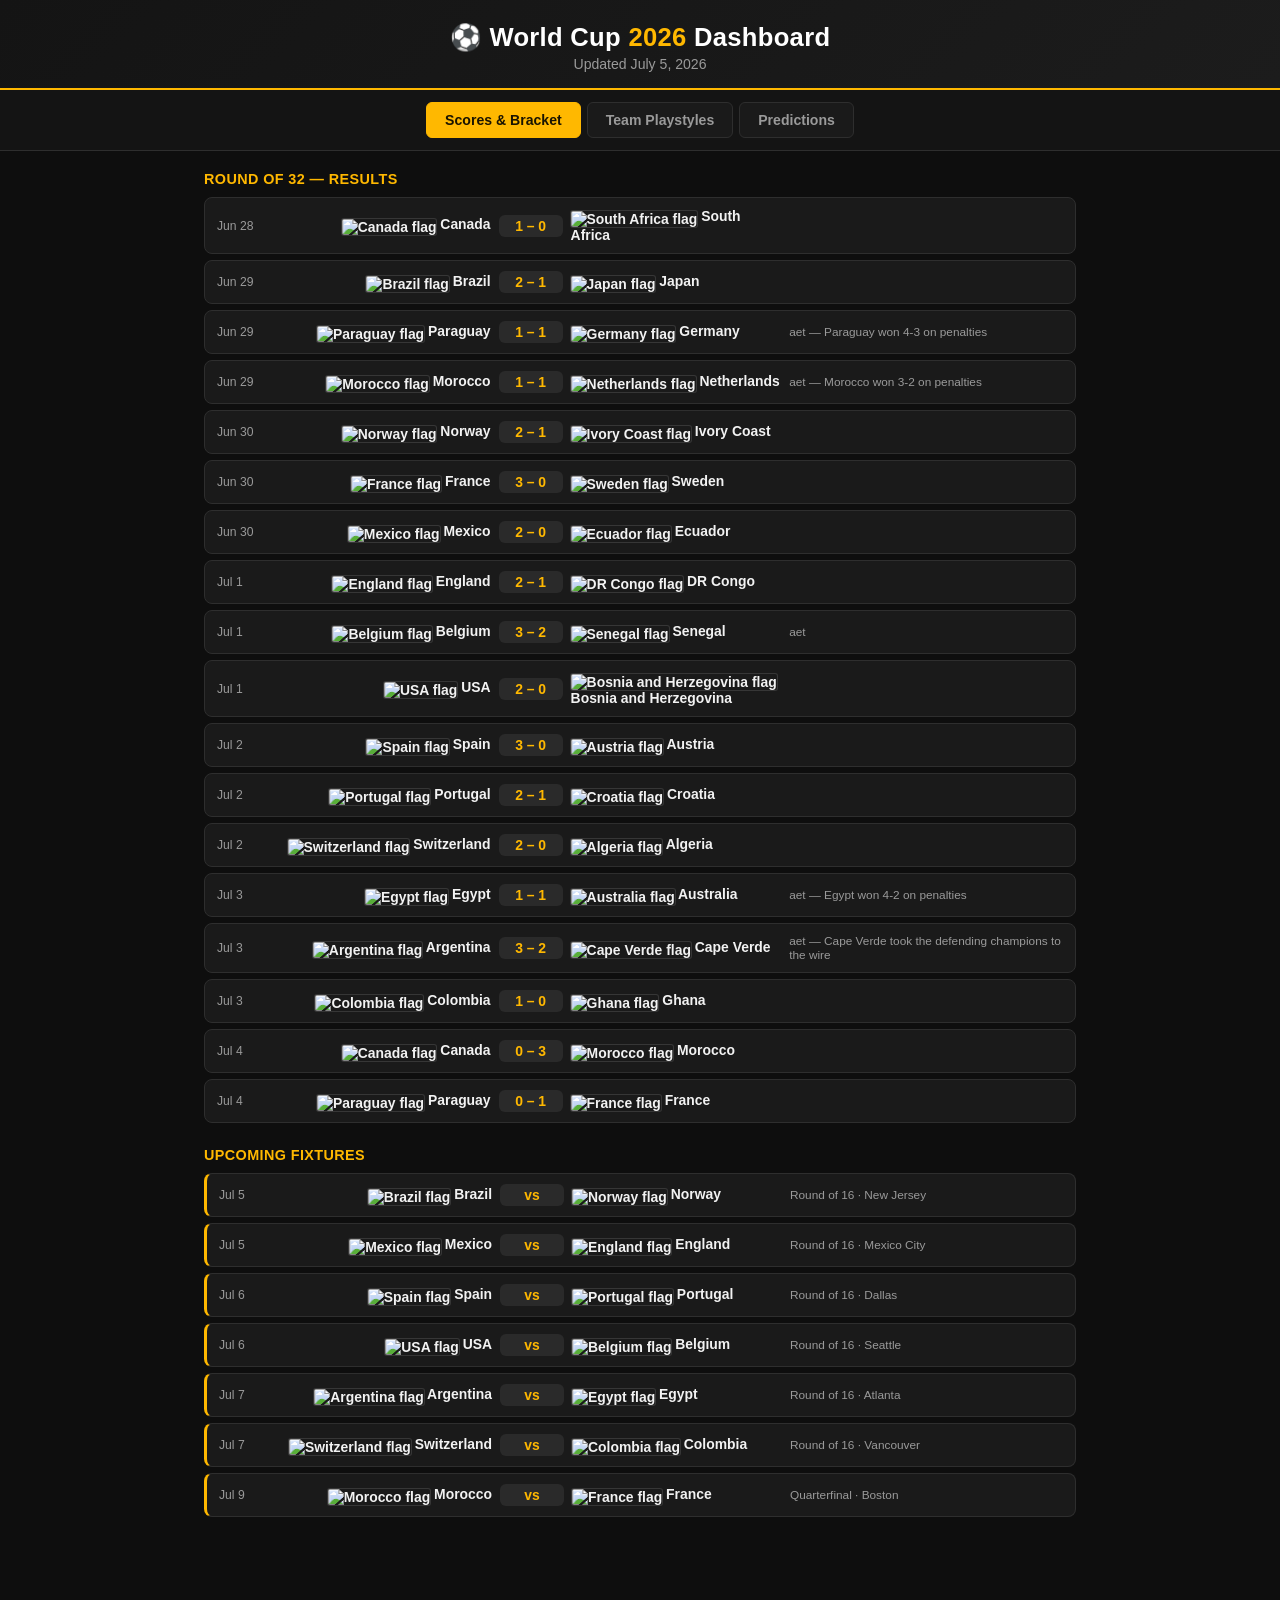
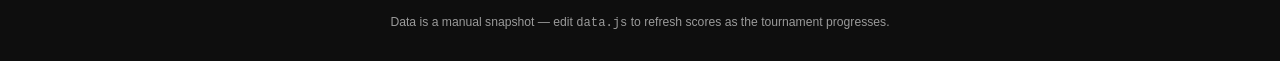
==== index.html @ 6b213e95 "Update dashboard data through Jul 5 R16 + momentum pedigree model Refreshes results/fixtures, adds t" ====
<!DOCTYPE html>
<html lang="en">
<head>
<meta charset="UTF-8">
<meta name="viewport" content="width=device-width, initial-scale=1.0">
<title>World Cup 2026 — Scores, Playstyles & Predictions</title>
<link rel="stylesheet" href="style.css?v=24">
</head>
<body>
  <header>
    <h1>⚽ World Cup <span class="accent">2026</span> Dashboard</h1>
    <p class="subtitle">Updated July 5, 2026</p>
  </header>

  <nav class="tabs">
    <button class="tab-btn active" data-tab="scores">Scores &amp; Bracket</button>
    <button class="tab-btn" data-tab="styles">Team Playstyles</button>
    <button class="tab-btn" data-tab="predictions">Predictions</button>
  </nav>

  <main>
    <section id="scores" class="tab-panel active">
      <h2>Round of 32 — Results</h2>
      <div id="results-table"></div>

      <h2>Upcoming Fixtures</h2>
      <div id="fixtures-table"></div>
    </section>

    <section id="styles" class="tab-panel">
      <h2>Team Playstyles</h2>
      <p class="ratings-legend">
        <strong>Strength</strong> — long-term squad talent; barely moves all tournament.
        <strong>Momentum</strong> — computed from real records: 65% WC qualifiers + 25% last tournament ⇄ Nations League + 10% friendlies vs similarly-ranked teams, all opponent-adjusted (why England rate high and Brazil — worst qualifying campaign ever — don't).
        <strong>Tournament form</strong> — this World Cup only, schedule-adjusted and recomputed after every game (why Mexico's number spiked).
      </p>
      <div class="style-filters" id="style-filters"></div>
      <div id="teams-grid" class="teams-grid"></div>
    </section>

    <section id="predictions" class="tab-panel">
      <h2>Predictions — All Upcoming Matches</h2>
      <p class="disclaimer">Heuristic model for fun. Scorelines come from an attack-vs-defence Poisson model (like a bookmaker's correct-score market); the game-state scenarios encode modern-era football tendencies (how the goal rate shifts once a team leads), not a live match database. Not a real forecasting service!</p>
      <div id="predictions-list"></div>
    </section>
  </main>

  <footer>
    <p>Data is a manual snapshot — edit <code>data.js</code> to refresh scores as the tournament progresses.</p>
  </footer>

  <!-- bump ?v= when editing these files so browsers don't serve stale copies -->
  <script src="data.js?v=24"></script>
  <script src="predict.js?v=24"></script>
  <script src="app.js?v=24"></script>
</body>
</html>
---- style.css ----
:root {
  --bg: #0e0e0e;
  --bg-card: #1a1a1a;
  --bg-card-2: #232323;
  --bg-elevated: #2a2a2a;
  --gold: #ffb800;
  --gold-dim: #8a6600;
  --green: #00a651;
  --red: #e2434b;
  --ink: #f2f2f2;
  --muted: #9a9a9a;
  --border: #2e2e2e;
}

* { box-sizing: border-box; }

body {
  margin: 0;
  font-family: -apple-system, BlinkMacSystemFont, "Segoe UI", Roboto, Helvetica, Arial, sans-serif;
  background: var(--bg);
  color: var(--ink);
}

header {
  background: linear-gradient(135deg, #141414 0%, #1c1c1c 100%);
  border-bottom: 2px solid var(--gold);
  color: white;
  padding: 22px 24px 16px;
  text-align: center;
}

header h1 {
  margin: 0 0 4px;
  font-size: 1.6rem;
  letter-spacing: 0.3px;
}
header h1 .accent { color: var(--gold); }

.subtitle {
  margin: 0;
  color: var(--muted);
  font-size: 0.88rem;
}

.tabs {
  display: flex;
  justify-content: center;
  gap: 6px;
  padding: 12px;
  background: #141414;
  border-bottom: 1px solid var(--border);
  flex-wrap: wrap;
  position: sticky;
  top: 0;
  z-index: 10;
}

.tab-btn {
  padding: 9px 18px;
  border: 1px solid var(--border);
  background: var(--bg-card);
  border-radius: 6px;
  cursor: pointer;
  font-size: 0.88rem;
  font-weight: 700;
  color: var(--muted);
  transition: all 0.15s ease;
}

.tab-btn:hover { background: var(--bg-elevated); }

.tab-btn.active {
  background: var(--gold);
  color: #1a1400;
  border-color: var(--gold);
}

main {
  max-width: 900px;
  margin: 0 auto;
  padding: 20px 14px 60px;
}

.tab-panel { display: none; }
.tab-panel.active { display: block; }

h2 {
  margin: 24px 0 10px;
  color: var(--gold);
  text-transform: uppercase;
  letter-spacing: 0.4px;
  font-size: 0.9rem;
}
h2:first-child { margin-top: 0; }

.disclaimer {
  background: #26210a;
  border: 1px solid var(--gold-dim);
  padding: 10px 14px;
  border-radius: 8px;
  font-size: 0.82rem;
  color: #e8c96b;
}

/* Match rows */
.match-row {
  display: grid;
  grid-template-columns: 55px 1fr 64px 1fr 1.3fr;
  align-items: center;
  gap: 8px;
  padding: 10px 12px;
  background: var(--bg-card);
  border: 1px solid var(--border);
  border-radius: 8px;
  margin-bottom: 6px;
  font-size: 0.87rem;
}

.match-row.pending { opacity: 0.55; font-style: italic; }
.match-row.fixture { border-left: 3px solid var(--gold); }

.match-date { color: var(--muted); font-size: 0.76rem; }
.match-team.home { text-align: right; font-weight: 700; }
.match-team.away { text-align: left; font-weight: 700; }
.match-score {
  text-align: center;
  font-weight: 800;
  background: var(--bg-elevated);
  color: var(--gold);
  border-radius: 6px;
  padding: 3px 6px;
}
.match-note { color: var(--muted); font-size: 0.74rem; }

/* Style filters */
.style-filters {
  display: flex;
  flex-wrap: wrap;
  gap: 8px;
  margin-bottom: 18px;
}

.filter-btn {
  border: 2px solid var(--accent, #444);
  background: var(--bg-card);
  color: var(--ink);
  padding: 6px 14px;
  border-radius: 999px;
  cursor: pointer;
  font-size: 0.8rem;
  font-weight: 700;
}

.filter-btn.active {
  background: var(--accent, var(--gold));
  color: #14140a;
}

/* Teams grid */
.teams-grid {
  display: grid;
  grid-template-columns: repeat(auto-fill, minmax(230px, 1fr));
  gap: 12px;
}

.team-card {
  background: var(--bg-card);
  border: 1px solid var(--border);
  border-radius: 10px;
  padding: 14px;
  position: relative;
}

/* Eliminated: unmistakably different, not just dimmer — dark red-washed card,
   red left edge, struck-through name, desaturated flag. Active teams stay on
   the normal dark/gold palette; eliminated ones live in a red-grey world. */
.team-card.eliminated {
  background: linear-gradient(160deg, #1c0d0f 0%, #120a0b 60%, #0d0909 100%);
  border-color: #4a1d22;
  border-left: 4px solid #a03040;
}
.team-card.eliminated .team-name {
  color: #a98185;
  text-decoration: line-through;
  text-decoration-color: #c14b57;
  text-decoration-thickness: 2px;
}
.team-card.eliminated .team-blurb { color: #6e5a5c; }
.team-card.eliminated .strength-label { color: #64514f; }
.team-card.eliminated .form-note {
  color: #b0666e;
  border-top-color: #3a1c20;
}
.team-card.eliminated .style-badge {
  background: #3a2326 !important;
  color: #a98185;
}
.team-card.eliminated .flag-img {
  filter: grayscale(0.9) brightness(0.6) sepia(0.3) hue-rotate(-20deg);
}
.team-card.eliminated .strength-bar-track { background: #1c1214; }
.team-card.eliminated .strength-bar-fill { background: #6e3038; }

.out-badge {
  position: absolute;
  top: 0;
  right: 0;
  background: #c0303f;
  color: #ffffff;
  font-size: 0.7rem;
  font-weight: 800;
  letter-spacing: 1px;
  padding: 4px 12px;
  border-radius: 0 10px 0 10px;
  box-shadow: 0 0 12px rgba(192, 48, 63, 0.45);
}

.team-card-header {
  display: flex;
  align-items: center;
  gap: 8px;
  margin-bottom: 8px;
}

.team-flag { font-size: 1.3rem; }
.team-name { font-weight: 700; }

.flag-img {
  width: 24px;
  height: 18px;
  border-radius: 2px;
  vertical-align: -3px;
  box-shadow: 0 0 0 1px rgba(255,255,255,0.12);
}
.flag-img.lg { width: 40px; height: 30px; border-radius: 3px; }

.form-note {
  font-size: 0.74rem;
  color: var(--muted);
  line-height: 1.35;
  margin: 8px 0 0;
  border-top: 1px dashed var(--border);
  padding-top: 8px;
}

.form-compare p {
  font-size: 0.8rem;
  color: #cfcfcf;
  line-height: 1.4;
  margin: 4px 0;
}

.creativity-note {
  color: var(--gold) !important;
  font-style: italic;
  margin-top: 8px !important;
  border-top: 1px dashed var(--border);
  padding-top: 8px;
}

.style-badge {
  display: inline-block;
  color: #10100a;
  font-size: 0.7rem;
  font-weight: 800;
  padding: 3px 9px;
  border-radius: 999px;
  margin-bottom: 8px;
}
.style-badge.small { font-size: 0.62rem; padding: 2px 7px; }

.team-blurb {
  font-size: 0.81rem;
  color: #c4c4c4;
  margin: 6px 0 10px;
  line-height: 1.4;
}

.strength-bar-track {
  height: 6px;
  background: var(--bg-elevated);
  border-radius: 4px;
  overflow: hidden;
}
.strength-bar-fill {
  height: 100%;
  background: var(--gold);
}
.strength-label {
  font-size: 0.7rem;
  color: var(--muted);
}

/* Predictions */
.prediction-card {
  background: var(--bg-card);
  border: 1px solid var(--border);
  border-radius: 10px;
  padding: 16px;
  margin-bottom: 14px;
}

.prediction-header {
  font-size: 0.75rem;
  color: var(--muted);
  margin-bottom: 10px;
  text-transform: uppercase;
  letter-spacing: 0.3px;
  display: flex;
  justify-content: space-between;
  align-items: center;
  gap: 8px;
  flex-wrap: wrap;
}

.conf-chip {
  font-size: 0.66rem;
  font-weight: 800;
  padding: 3px 10px;
  border-radius: 999px;
  letter-spacing: 0.4px;
  cursor: help;
}
.conf-high   { background: #0e3b22; color: #4ade80; border: 1px solid #1d5c38; }
.conf-medium { background: #3a2f05; color: #fbbf24; border: 1px solid #5c4a10; }
.conf-low    { background: #3b0e14; color: #f87181; border: 1px solid #5c1d26; }

.prediction-matchup {
  display: grid;
  grid-template-columns: 1fr auto 1fr;
  align-items: center;
  gap: 10px;
}

.pred-team {
  display: flex;
  flex-direction: column;
  align-items: center;
  gap: 4px;
  text-align: center;
}

.pred-score {
  font-size: 1.4rem;
  font-weight: 800;
  color: var(--gold);
  display: flex;
  flex-direction: column;
  align-items: center;
  line-height: 1.1;
}
.pred-xg {
  font-size: 0.62rem;
  font-weight: 700;
  color: var(--muted);
  letter-spacing: 0.3px;
  margin-top: 2px;
}

.prob-legend {
  display: flex;
  justify-content: space-between;
  font-size: 0.66rem;
  color: var(--muted);
  margin: 14px 0 3px;
  font-weight: 700;
  text-transform: uppercase;
  letter-spacing: 0.3px;
}
.prob-legend span:nth-child(2) { color: #9a9a9a; }

.prob-bar {
  display: flex;
  height: 24px;
  border-radius: 6px;
  overflow: hidden;
  margin: 0 0 10px;
  font-size: 0.72rem;
  font-weight: 800;
  background: var(--bg-elevated);
}
.prob-fill-a {
  background: var(--green);
  color: #06180d;
  display: flex;
  align-items: center;
  justify-content: center;
  min-width: 0;
}
.prob-fill-d {
  background: #5a5f66;
  color: #12140a;
  display: flex;
  align-items: center;
  justify-content: center;
  min-width: 0;
}
.prob-fill-b {
  background: var(--gold);
  color: #241a00;
  display: flex;
  align-items: center;
  justify-content: center;
  min-width: 0;
}

.pred-common {
  display: block;
  font-size: 0.66rem;
  font-weight: 600;
  color: var(--muted);
  margin-top: 2px;
}

.timing-profile {
  font-size: 0.76rem;
  color: #b8b29e;
  background: #17150f;
  border: 1px solid #2c2818;
  border-radius: 6px;
  padding: 7px 10px;
  margin: 0 0 10px;
}
.timing-profile strong { color: var(--gold); }

.timing-src { color: #6b6b6b; font-style: italic; }
.burst-note {
  font-size: 0.76rem;
  color: #d9b64a;
  background: #211c0a;
  border-radius: 6px;
  padding: 6px 10px;
  margin: 6px 0 0;
}

.scenario-bythen {
  font-size: 0.72rem;
  font-weight: 700;
  color: #d9b64a;
  margin: 2px 0 4px;
}

.ratings-legend {
  background: var(--bg-card);
  border: 1px solid var(--border);
  border-radius: 8px;
  padding: 10px 14px;
  font-size: 0.78rem;
  color: var(--muted);
  line-height: 1.55;
}
.ratings-legend strong { color: var(--gold); }

.matchup-insight {
  background: linear-gradient(160deg, #1d1a10 0%, #171511 100%);
  border: 1px solid #4a3d15;
  border-left: 4px solid var(--gold);
  border-radius: 8px;
  padding: 10px 14px;
  margin: 10px 0 12px;
}
.insight-label {
  display: block;
  font-size: 0.68rem;
  font-weight: 800;
  letter-spacing: 0.6px;
  text-transform: uppercase;
  color: var(--gold);
  margin-bottom: 6px;
}
.matchup-insight p {
  margin: 0;
  font-size: 0.82rem;
  color: #d8d2c0;
  line-height: 1.5;
}

.confidence-why {
  font-size: 0.8rem;
  line-height: 1.45;
  margin: 4px 0 8px;
  padding: 8px 11px;
  border-radius: 6px;
  border-left: 3px solid;
}
.confidence-why strong { font-weight: 800; }
.conf-why-low    { background: #2a1013; border-color: #c0303f; color: #e7a9af; }
.conf-why-medium { background: #241f08; border-color: #d9b64a; color: #d8c98a; }

.penalty-note {
  font-size: 0.76rem;
  color: #f0a742;
  font-weight: 700;
  margin: 6px 0;
}

.reasoning {
  font-size: 0.83rem;
  color: #cfcfcf;
  line-height: 1.45;
  margin: 6px 0 12px;
}

.toggle-details-btn {
  width: 100%;
  background: var(--bg-elevated);
  color: var(--gold);
  border: 1px solid var(--border);
  border-radius: 6px;
  padding: 9px;
  font-weight: 700;
  font-size: 0.8rem;
  cursor: pointer;
}
.toggle-details-btn:hover { background: #333; }

.prediction-details {
  display: none;
  margin-top: 14px;
  padding-top: 12px;
  border-top: 1px dashed var(--border);
}
.prediction-details.open { display: block; }

.prediction-details h4 {
  font-size: 0.78rem;
  text-transform: uppercase;
  letter-spacing: 0.3px;
  color: var(--muted);
  margin: 14px 0 8px;
}
.prediction-details h4:first-child { margin-top: 0; }
.h4-sub {
  text-transform: none;
  letter-spacing: 0;
  font-weight: 400;
  color: #6f6f6f;
  font-size: 0.72rem;
}

.scenario-list { display: flex; flex-direction: column; gap: 8px; }
.scenario {
  background: var(--bg-elevated);
  border: 1px solid var(--border);
  border-left: 3px solid var(--gold);
  border-radius: 6px;
  padding: 9px 11px;
}
.scenario-title {
  font-size: 0.8rem;
  font-weight: 700;
  color: var(--ink);
  margin-bottom: 3px;
}
.scenario-proj {
  display: flex;
  justify-content: space-between;
  gap: 10px;
  font-size: 0.76rem;
  margin-bottom: 4px;
  flex-wrap: wrap;
}
.scenario-nums { color: var(--muted); font-weight: 700; }
.scenario-final { color: var(--gold); font-weight: 800; }
.scenario-note { font-size: 0.76rem; color: #b8b8b8; line-height: 1.4; }

.stat-table { display: flex; flex-direction: column; gap: 8px; }

.stat-row {
  display: grid;
  grid-template-columns: 48px 1fr 48px;
  align-items: center;
  gap: 8px;
}

.stat-value {
  font-size: 0.78rem;
  font-weight: 700;
  color: var(--muted);
  text-align: center;
}
.stat-value.stat-lead { color: var(--green); }

.stat-bars { display: flex; flex-direction: column; gap: 3px; }
.stat-bar-label {
  font-size: 0.68rem;
  color: var(--muted);
  text-align: center;
}
.stat-bar-track {
  display: flex;
  height: 6px;
  background: var(--bg-elevated);
  border-radius: 4px;
  overflow: hidden;
}
.stat-bar-fill { height: 100%; background: #444; }
.stat-bar-fill.left { margin-left: auto; border-radius: 4px 0 0 4px; }
.stat-bar-fill.right { border-radius: 0 4px 4px 0; }
.stat-bar-fill.lead { background: var(--gold); }

.odds-row {
  display: flex;
  gap: 8px;
  flex-wrap: wrap;
}

.odds-chip {
  background: var(--bg-elevated);
  border: 1px solid var(--border);
  border-radius: 8px;
  padding: 8px 14px;
  display: flex;
  flex-direction: column;
  align-items: center;
  gap: 2px;
  min-width: 64px;
}
.odds-chip:first-child {
  border-color: var(--gold);
  background: #2a2205;
}
.odds-score { font-weight: 800; font-size: 0.92rem; }
.odds-pct { font-size: 0.74rem; color: var(--gold); font-weight: 700; }

footer {
  text-align: center;
  padding: 20px;
  color: var(--muted);
  font-size: 0.76rem;
}

@media (max-width: 560px) {
  .match-row {
    grid-template-columns: 46px 1fr 46px 1fr;
    font-size: 0.78rem;
  }
  .match-note { display: none; }
  .stat-row { grid-template-columns: 40px 1fr 40px; }
}
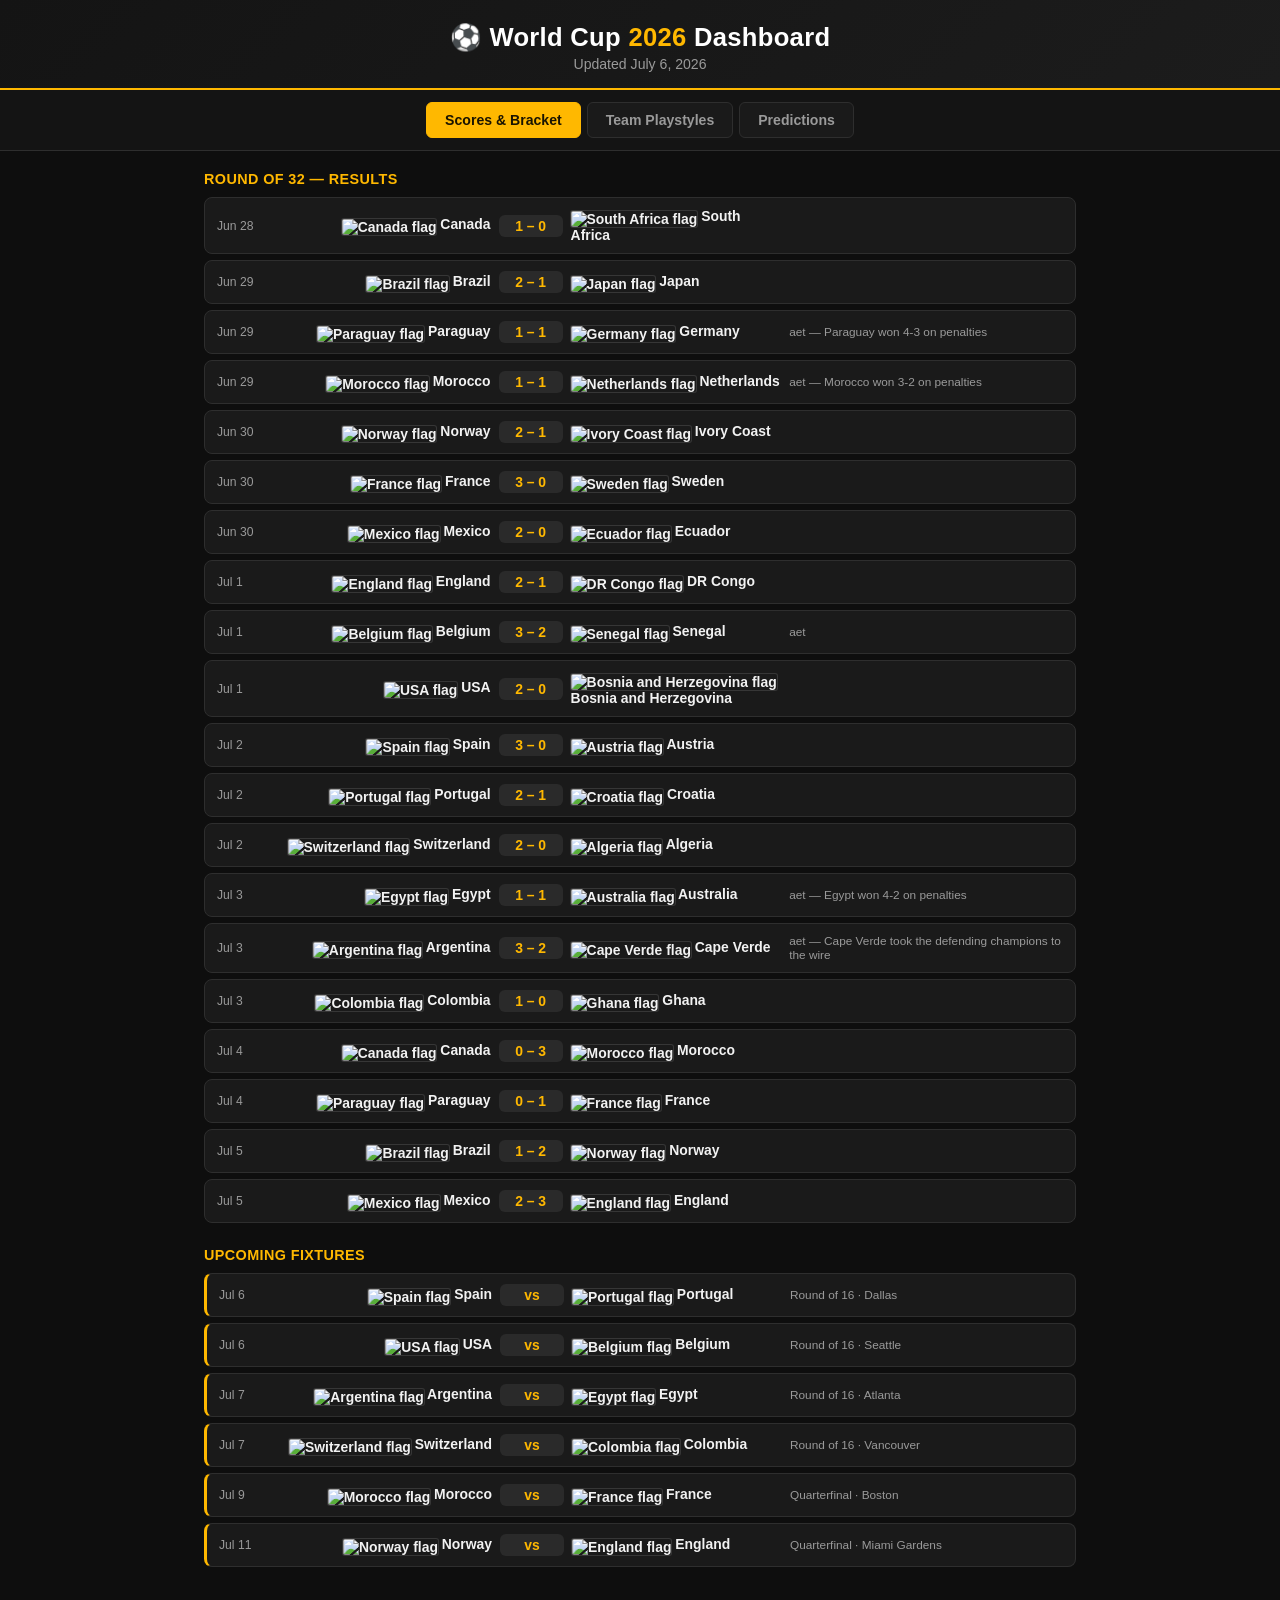
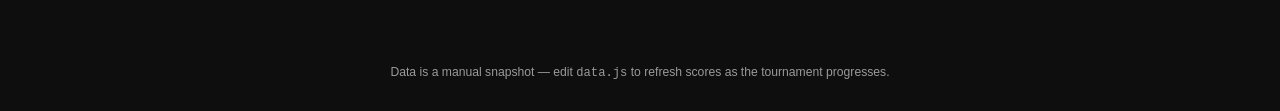
==== commit b6bf702c: "Daily update: Jul 6, 2026 - Brazil/Mexico eliminated, Norway-England QF added" ====
--- a/index.html
+++ b/index.html
@@ -4,12 +4,12 @@
 <meta charset="UTF-8">
 <meta name="viewport" content="width=device-width, initial-scale=1.0">
 <title>World Cup 2026 — Scores, Playstyles & Predictions</title>
-<link rel="stylesheet" href="style.css?v=24">
+<link rel="stylesheet" href="style.css?v=27">
 </head>
 <body>
   <header>
     <h1>⚽ World Cup <span class="accent">2026</span> Dashboard</h1>
-    <p class="subtitle">Updated July 5, 2026</p>
+    <p class="subtitle">Updated July 6, 2026</p>
   </header>
 
   <nav class="tabs">
@@ -50,8 +50,8 @@
   </footer>
 
   <!-- bump ?v= when editing these files so browsers don't serve stale copies -->
-  <script src="data.js?v=24"></script>
-  <script src="predict.js?v=24"></script>
-  <script src="app.js?v=24"></script>
+  <script src="data.js?v=27"></script>
+  <script src="predict.js?v=27"></script>
+  <script src="app.js?v=27"></script>
 </body>
 </html>
--- a/style.css
+++ b/style.css
@@ -312,6 +312,25 @@
   gap: 8px;
   flex-wrap: wrap;
 }
+.header-right { display: inline-flex; align-items: center; gap: 8px; }
+
+/* Click-to-collapse a game's analysis */
+.pred-summary { cursor: pointer; border-radius: 8px; }
+.pred-summary:hover { background: rgba(255, 255, 255, 0.02); }
+.pred-summary:focus-visible { outline: 2px solid var(--gold); outline-offset: 2px; }
+.collapse-chevron {
+  color: var(--muted);
+  font-size: 0.8rem;
+  transition: transform 0.18s ease;
+  display: inline-block;
+}
+.prediction-card.collapsed .collapse-chevron { transform: rotate(-90deg); }
+.prediction-card.collapsed .pred-body { display: none; }
+/* When collapsed, tighten the summary so it reads as a compact one-glance row */
+.prediction-card.collapsed .prob-legend { display: none; }
+.prediction-card.collapsed .prediction-matchup { margin-bottom: 8px; }
+.prediction-card.collapsed .pred-xg,
+.prediction-card.collapsed .pred-common { display: none; }
 
 .conf-chip {
   font-size: 0.66rem;
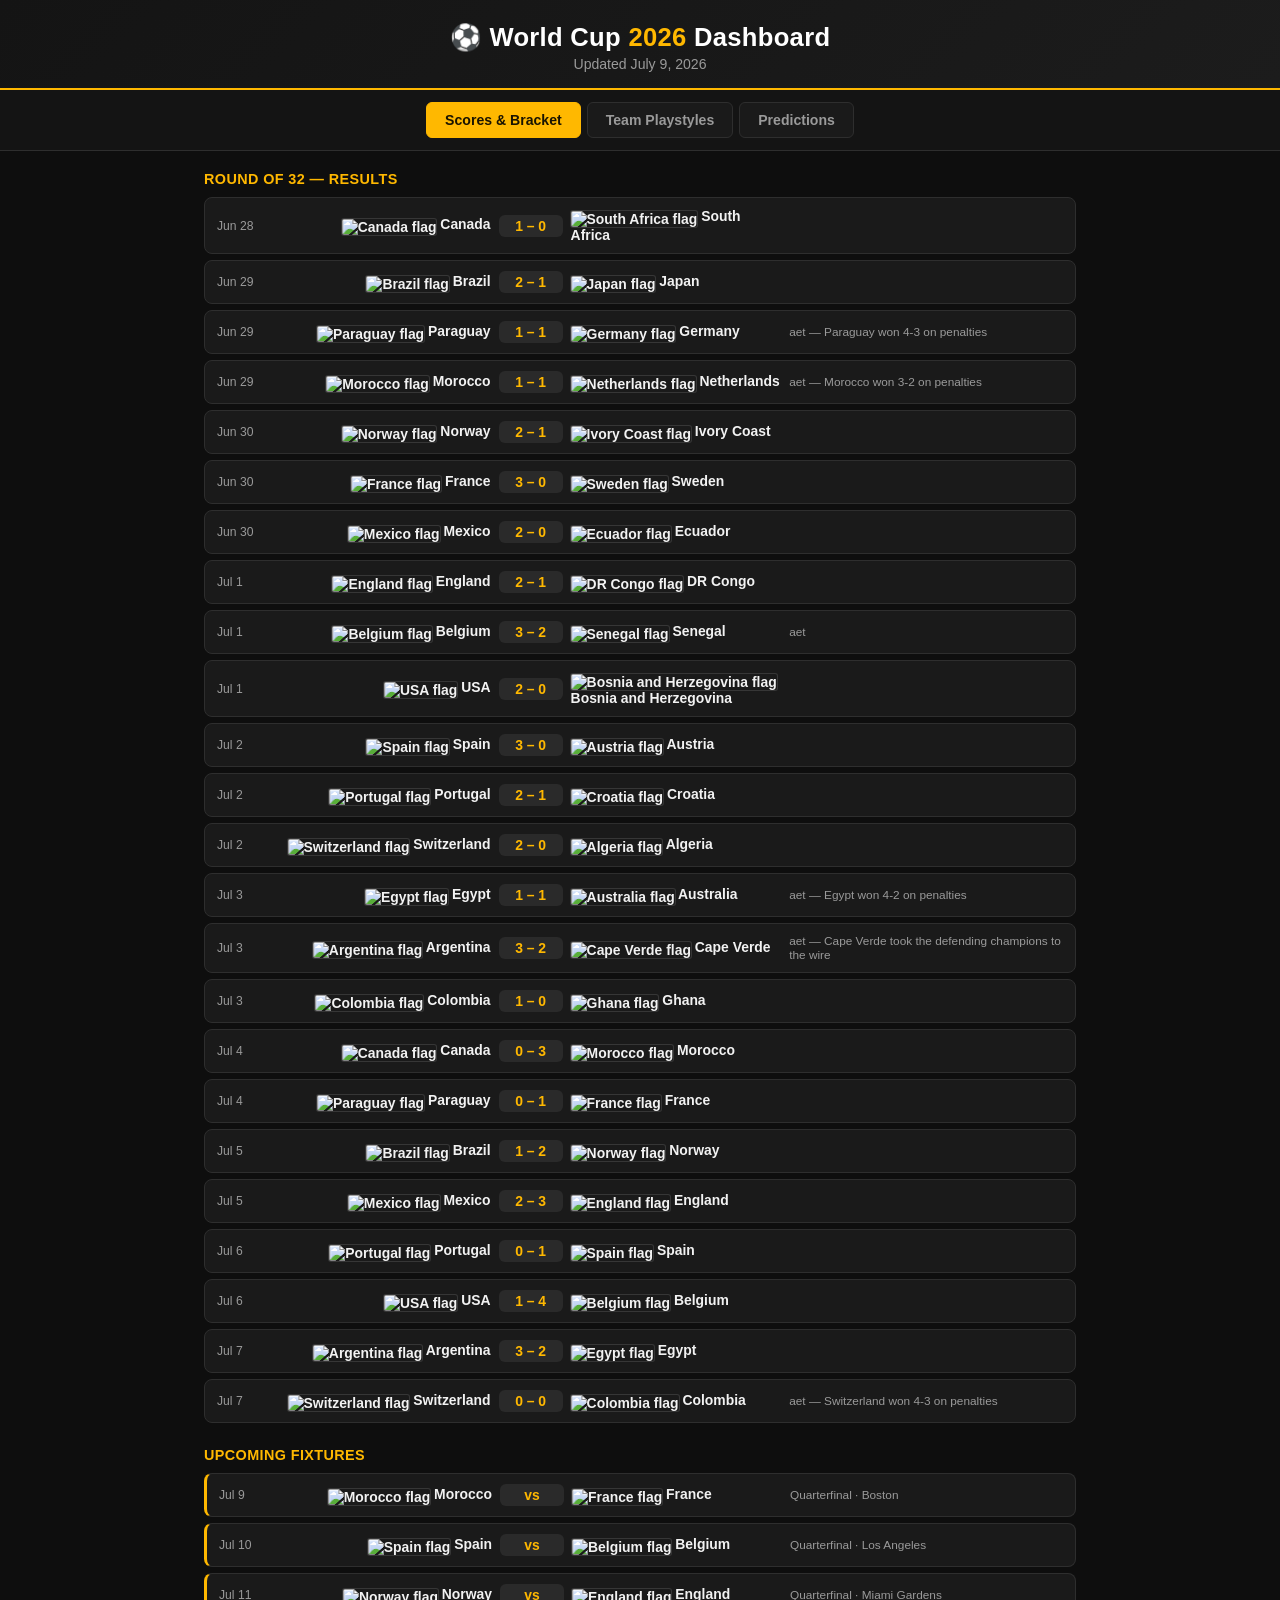
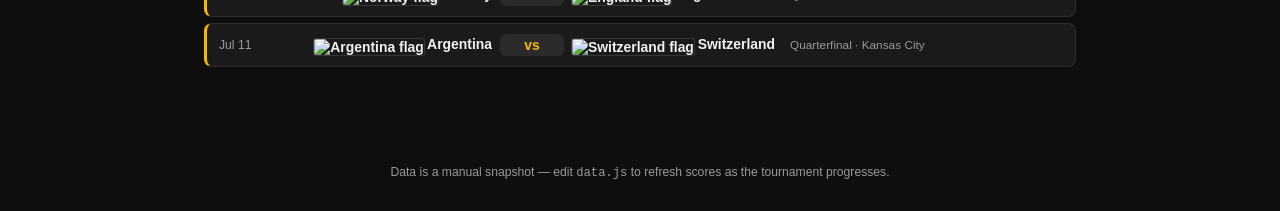
==== commit d31492a6: "Daily update: Jul 9, 2026 - R16 completes (Portugal/USA/Egypt/Colombia out), Spain-Belgium & Argenti" ====
--- a/index.html
+++ b/index.html
@@ -4,12 +4,12 @@
 <meta charset="UTF-8">
 <meta name="viewport" content="width=device-width, initial-scale=1.0">
 <title>World Cup 2026 — Scores, Playstyles & Predictions</title>
-<link rel="stylesheet" href="style.css?v=27">
+<link rel="stylesheet" href="style.css?v=29">
 </head>
 <body>
   <header>
     <h1>⚽ World Cup <span class="accent">2026</span> Dashboard</h1>
-    <p class="subtitle">Updated July 6, 2026</p>
+    <p class="subtitle">Updated July 9, 2026</p>
   </header>
 
   <nav class="tabs">
@@ -50,8 +50,8 @@
   </footer>
 
   <!-- bump ?v= when editing these files so browsers don't serve stale copies -->
-  <script src="data.js?v=27"></script>
-  <script src="predict.js?v=27"></script>
-  <script src="app.js?v=27"></script>
+  <script src="data.js?v=29"></script>
+  <script src="predict.js?v=29"></script>
+  <script src="app.js?v=29"></script>
 </body>
 </html>
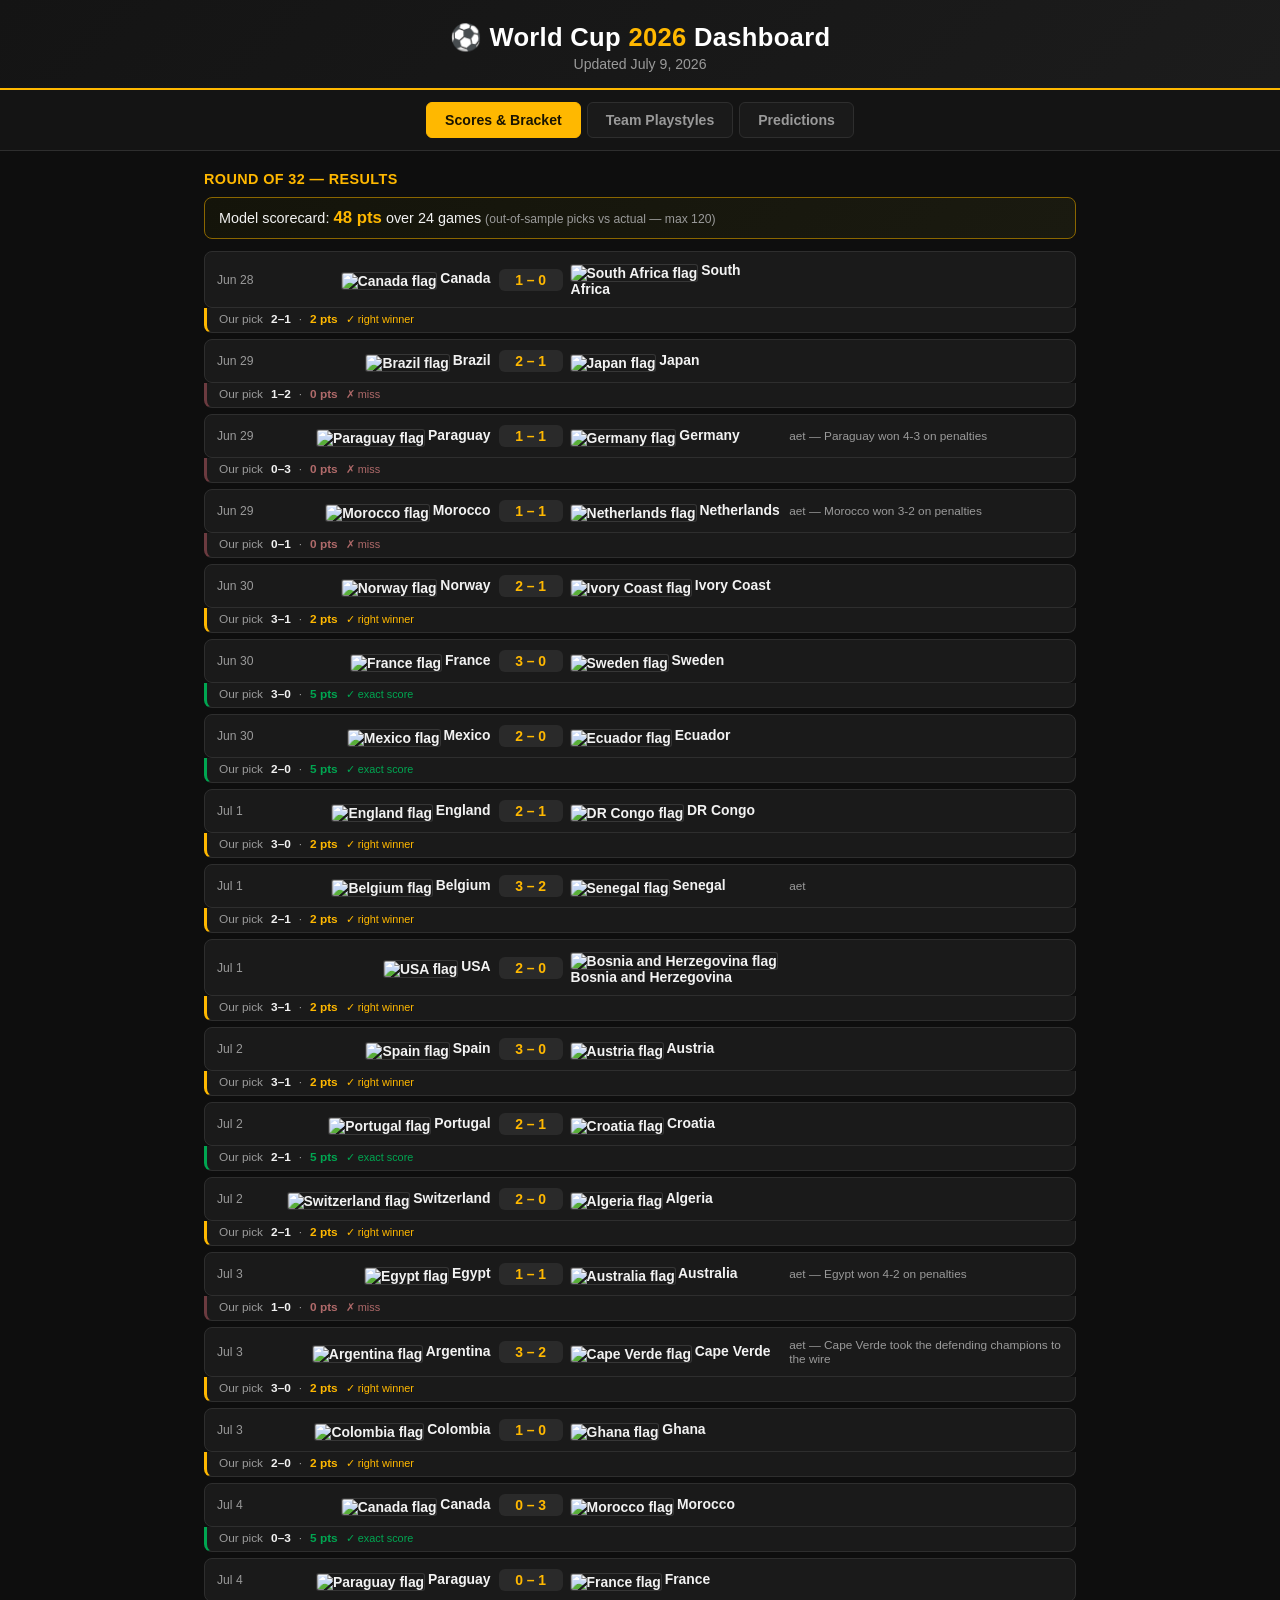
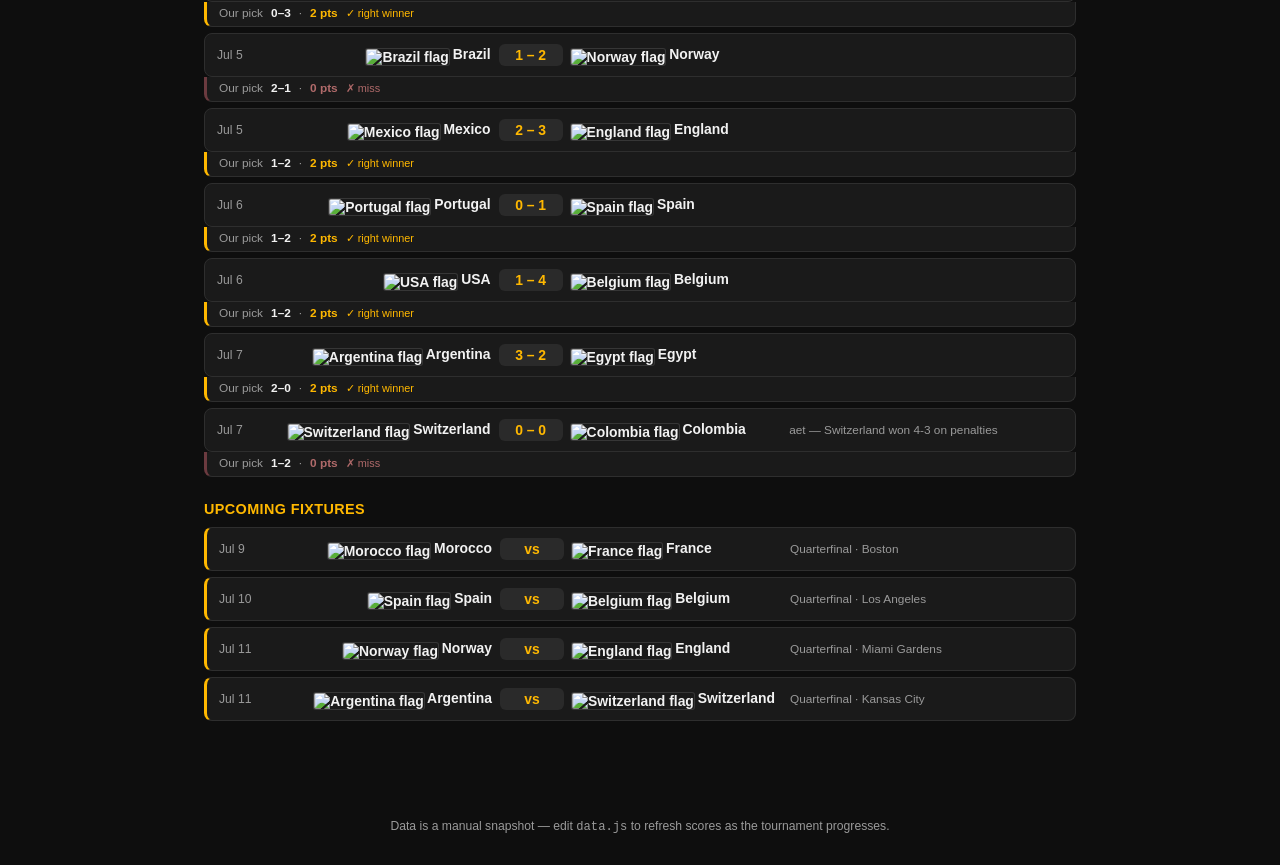
==== commit 4f07fe19: "Daily update: Jul 9, 2026 - model calibration (pace-line UI, scorecard, QF market tuning) + Quansah " ====
--- a/index.html
+++ b/index.html
@@ -4,7 +4,7 @@
 <meta charset="UTF-8">
 <meta name="viewport" content="width=device-width, initial-scale=1.0">
 <title>World Cup 2026 — Scores, Playstyles & Predictions</title>
-<link rel="stylesheet" href="style.css?v=29">
+<link rel="stylesheet" href="style.css?v=36">
 </head>
 <body>
   <header>
@@ -50,8 +50,8 @@
   </footer>
 
   <!-- bump ?v= when editing these files so browsers don't serve stale copies -->
-  <script src="data.js?v=29"></script>
-  <script src="predict.js?v=29"></script>
-  <script src="app.js?v=29"></script>
+  <script src="data.js?v=36"></script>
+  <script src="predict.js?v=36"></script>
+  <script src="app.js?v=36"></script>
 </body>
 </html>
--- a/style.css
+++ b/style.css
@@ -116,6 +116,44 @@
   font-size: 0.87rem;
 }
 
+.match-block { margin-bottom: 6px; }
+.match-block .match-row { margin-bottom: 0; }
+
+.pred-line {
+  font-size: 0.74rem;
+  color: var(--muted);
+  padding: 4px 12px 6px;
+  background: var(--bg-card);
+  border: 1px solid var(--border);
+  border-top: none;
+  border-radius: 0 0 8px 8px;
+  display: flex;
+  gap: 8px;
+  align-items: center;
+  flex-wrap: wrap;
+}
+.pred-line strong { color: var(--ink); }
+.pred-pts { font-weight: 800; }
+.pred-cat { font-size: 0.68rem; }
+.pred-exact  { border-left: 3px solid var(--green); }
+.pred-exact .pred-pts, .pred-exact .pred-cat { color: var(--green); }
+.pred-winner { border-left: 3px solid var(--gold); }
+.pred-winner .pred-pts, .pred-winner .pred-cat { color: var(--gold); }
+.pred-miss   { border-left: 3px solid #6b3a3f; }
+.pred-miss .pred-pts, .pred-miss .pred-cat { color: #b06a6a; }
+
+.pred-summary-bar {
+  background: linear-gradient(135deg, #14140a 0%, #1a1a10 100%);
+  border: 1px solid var(--gold-dim);
+  border-radius: 8px;
+  padding: 10px 14px;
+  margin-bottom: 12px;
+  font-size: 0.9rem;
+  color: var(--ink);
+}
+.pred-summary-bar strong { color: var(--gold); font-size: 1.05rem; }
+.pred-summary-sub { color: var(--muted); font-size: 0.76rem; font-weight: 400; }
+
 .match-row.pending { opacity: 0.55; font-style: italic; }
 .match-row.fixture { border-left: 3px solid var(--gold); }
 
@@ -443,6 +481,27 @@
 .timing-profile strong { color: var(--gold); }
 
 .timing-src { color: #6b6b6b; font-style: italic; }
+
+.pace-line-profile {
+  font-size: 0.76rem;
+  color: #b8b29e;
+  background: #141810;
+  border: 1px solid #26301c;
+  border-left: 3px solid #6aa84f;
+  border-radius: 6px;
+  padding: 7px 10px;
+  margin: 6px 0 0;
+  line-height: 1.4;
+}
+.pl-label {
+  font-weight: 800;
+  color: #8bd06a;
+  text-transform: uppercase;
+  letter-spacing: 0.4px;
+  font-size: 0.66rem;
+  margin-right: 4px;
+}
+.pl-nums { color: #6b6b6b; }
 .burst-note {
   font-size: 0.76rem;
   color: #d9b64a;
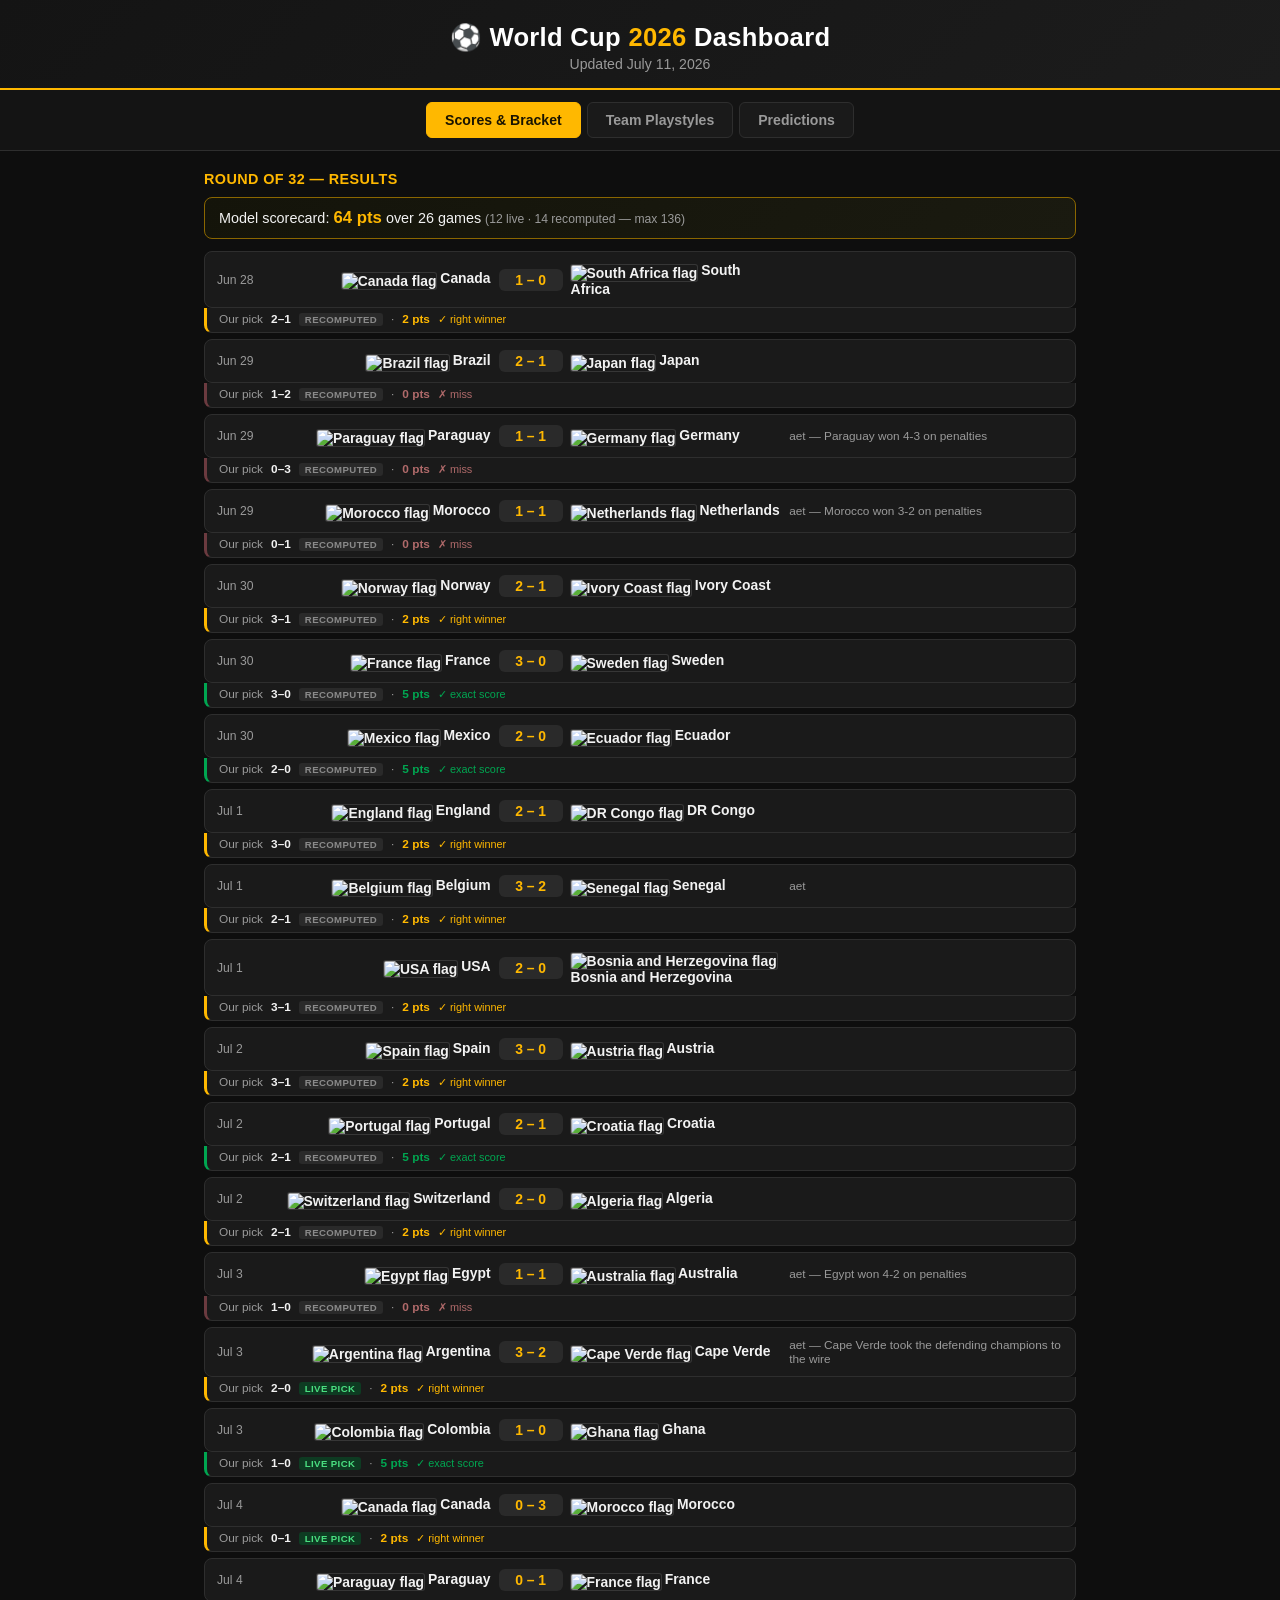
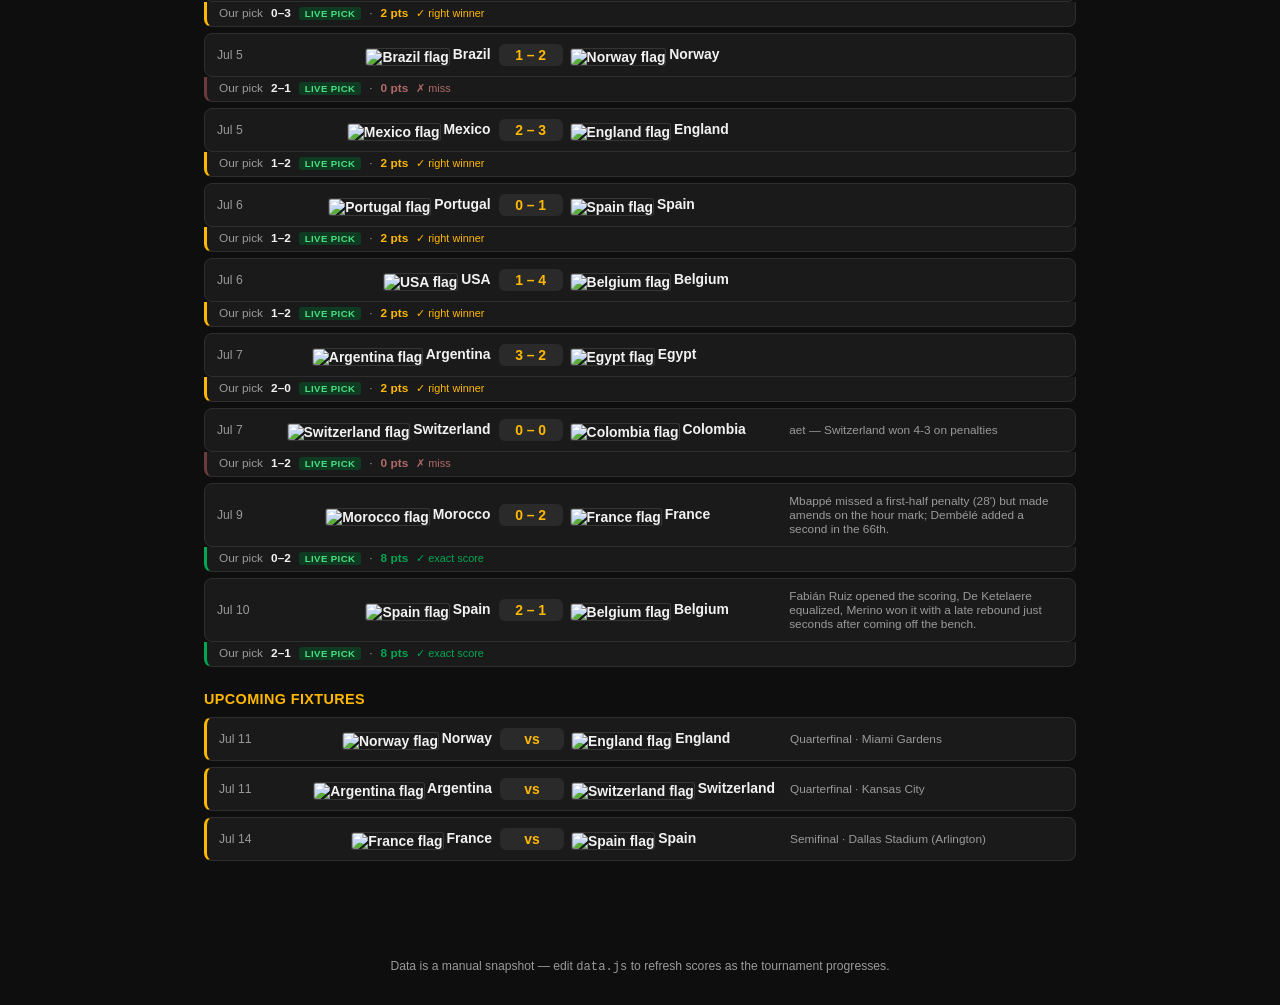
==== commit 9a90141f: "Daily update: Jul 11 2026 - France, Spain into semis" ====
--- a/index.html
+++ b/index.html
@@ -4,12 +4,12 @@
 <meta charset="UTF-8">
 <meta name="viewport" content="width=device-width, initial-scale=1.0">
 <title>World Cup 2026 — Scores, Playstyles & Predictions</title>
-<link rel="stylesheet" href="style.css?v=36">
+<link rel="stylesheet" href="style.css?v=40">
 </head>
 <body>
   <header>
     <h1>⚽ World Cup <span class="accent">2026</span> Dashboard</h1>
-    <p class="subtitle">Updated July 9, 2026</p>
+    <p class="subtitle">Updated July 11, 2026</p>
   </header>
 
   <nav class="tabs">
@@ -50,8 +50,8 @@
   </footer>
 
   <!-- bump ?v= when editing these files so browsers don't serve stale copies -->
-  <script src="data.js?v=36"></script>
-  <script src="predict.js?v=36"></script>
-  <script src="app.js?v=36"></script>
+  <script src="data.js?v=40"></script>
+  <script src="predict.js?v=40"></script>
+  <script src="app.js?v=40"></script>
 </body>
 </html>
--- a/style.css
+++ b/style.css
@@ -133,6 +133,16 @@
   flex-wrap: wrap;
 }
 .pred-line strong { color: var(--ink); }
+.pred-tag {
+  font-size: 0.6rem;
+  font-weight: 800;
+  text-transform: uppercase;
+  letter-spacing: 0.4px;
+  padding: 1px 6px;
+  border-radius: 3px;
+}
+.pred-tag-live { background: #0e3b22; color: #4ade80; }
+.pred-tag-recon { background: #2a2a2a; color: #8a8a8a; cursor: help; }
 .pred-pts { font-weight: 800; }
 .pred-cat { font-size: 0.68rem; }
 .pred-exact  { border-left: 3px solid var(--green); }
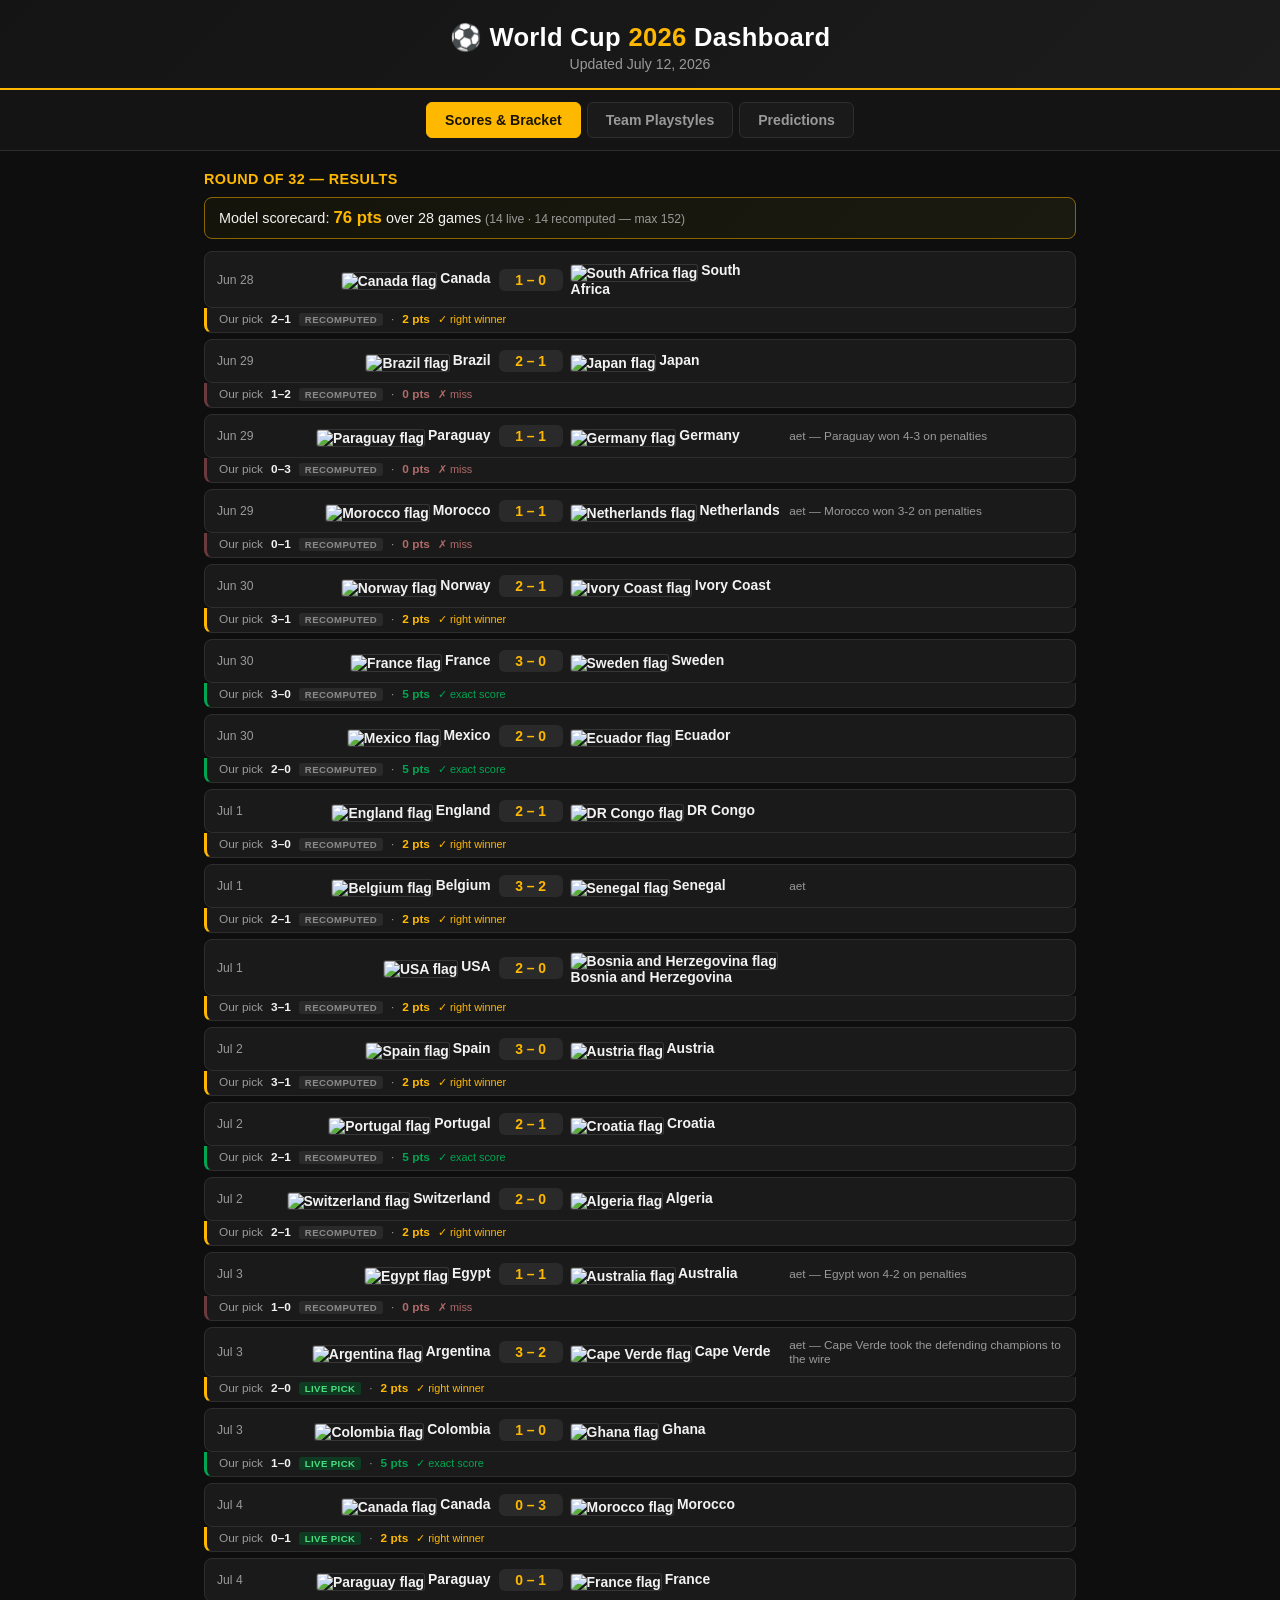
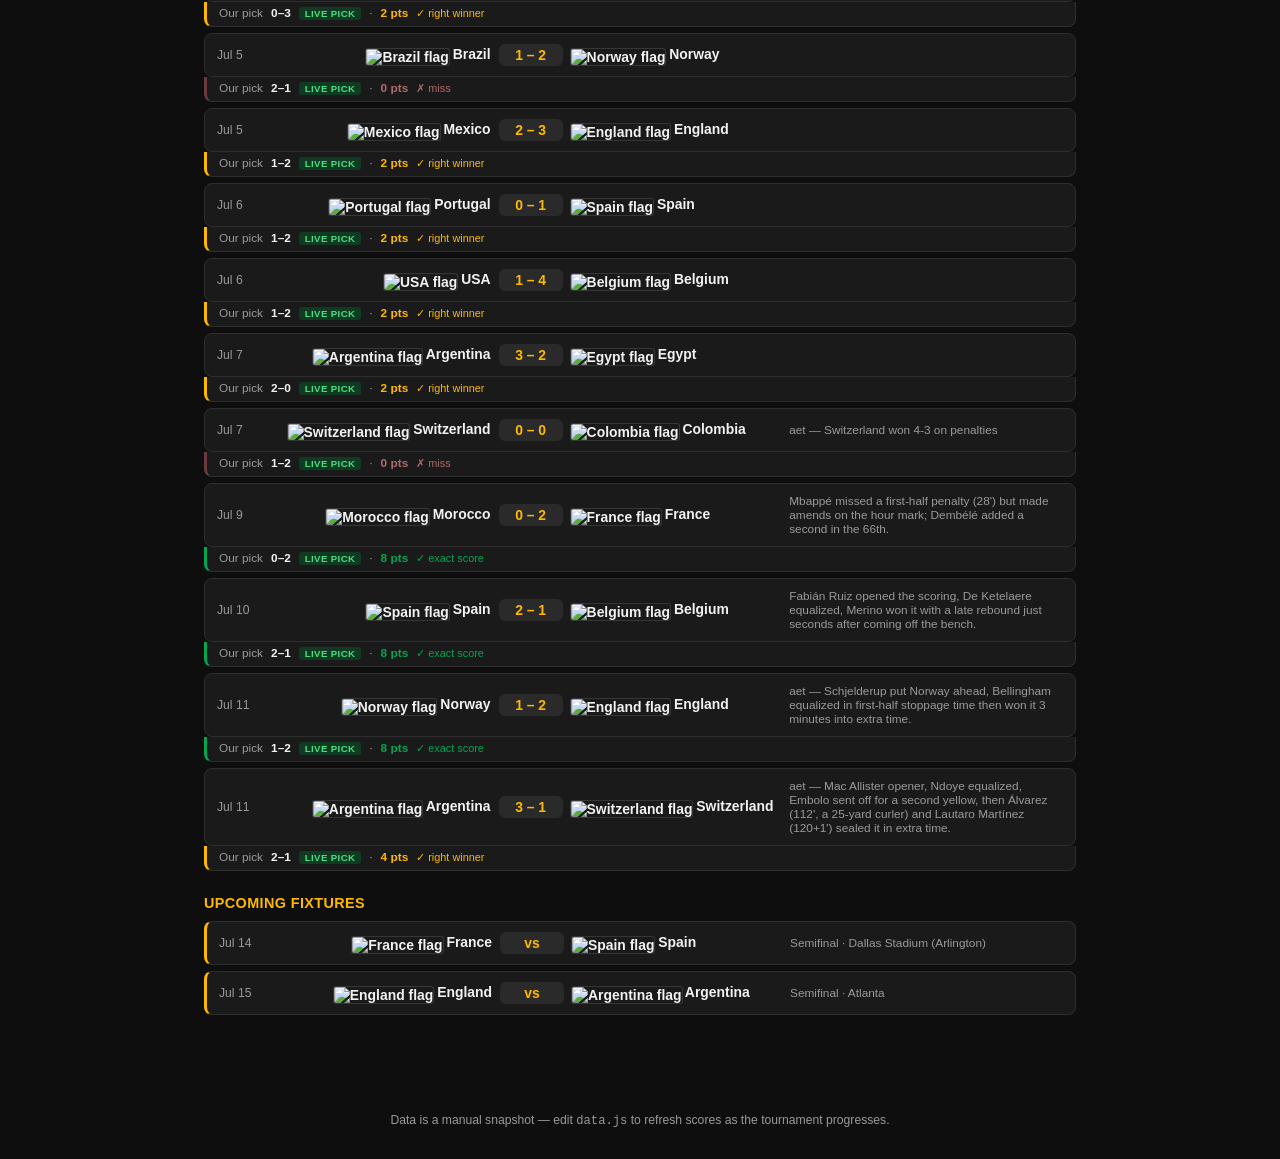
==== commit d09c353d: "Daily update: Jul 12, 2026 - England, Argentina reach semis" ====
--- a/index.html
+++ b/index.html
@@ -4,12 +4,12 @@
 <meta charset="UTF-8">
 <meta name="viewport" content="width=device-width, initial-scale=1.0">
 <title>World Cup 2026 — Scores, Playstyles & Predictions</title>
-<link rel="stylesheet" href="style.css?v=40">
+<link rel="stylesheet" href="style.css?v=42">
 </head>
 <body>
   <header>
     <h1>⚽ World Cup <span class="accent">2026</span> Dashboard</h1>
-    <p class="subtitle">Updated July 11, 2026</p>
+    <p class="subtitle">Updated July 12, 2026</p>
   </header>
 
   <nav class="tabs">
@@ -50,8 +50,8 @@
   </footer>
 
   <!-- bump ?v= when editing these files so browsers don't serve stale copies -->
-  <script src="data.js?v=40"></script>
-  <script src="predict.js?v=40"></script>
-  <script src="app.js?v=40"></script>
+  <script src="data.js?v=42"></script>
+  <script src="predict.js?v=42"></script>
+  <script src="app.js?v=42"></script>
 </body>
 </html>
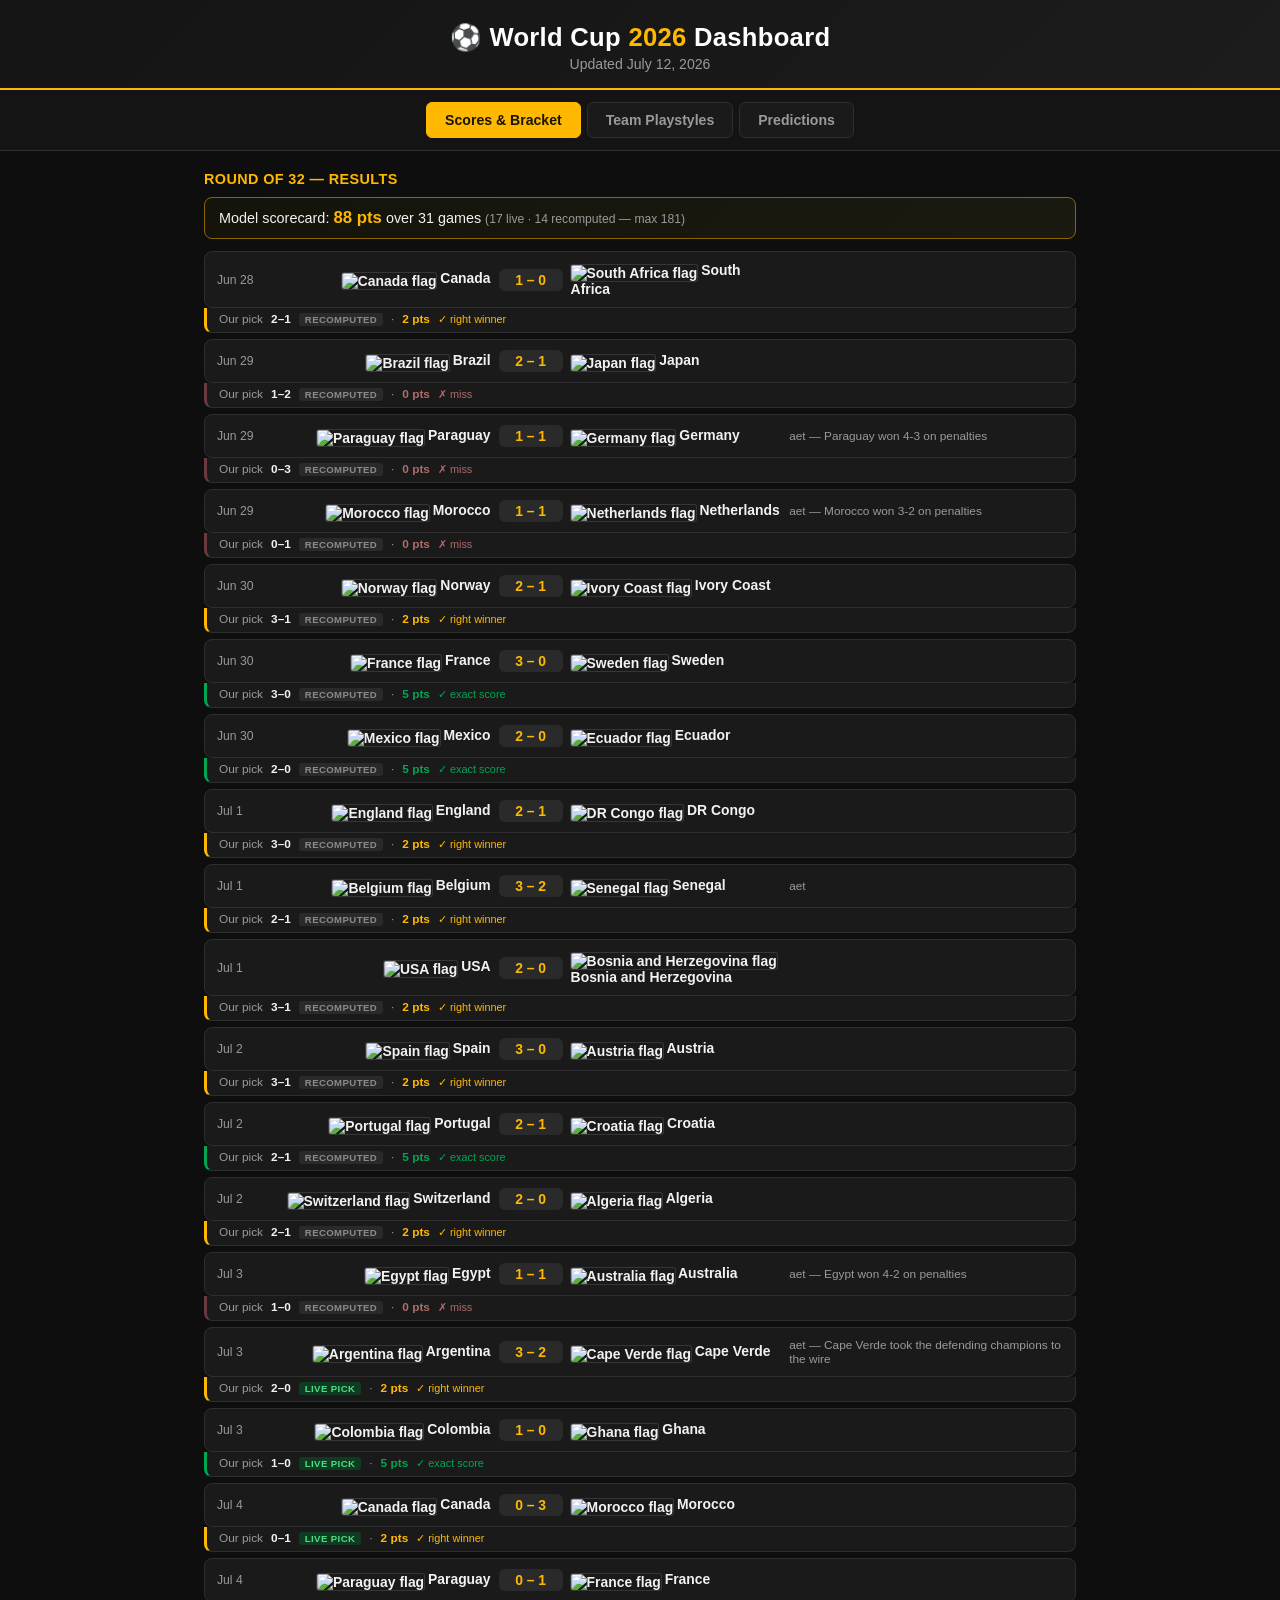
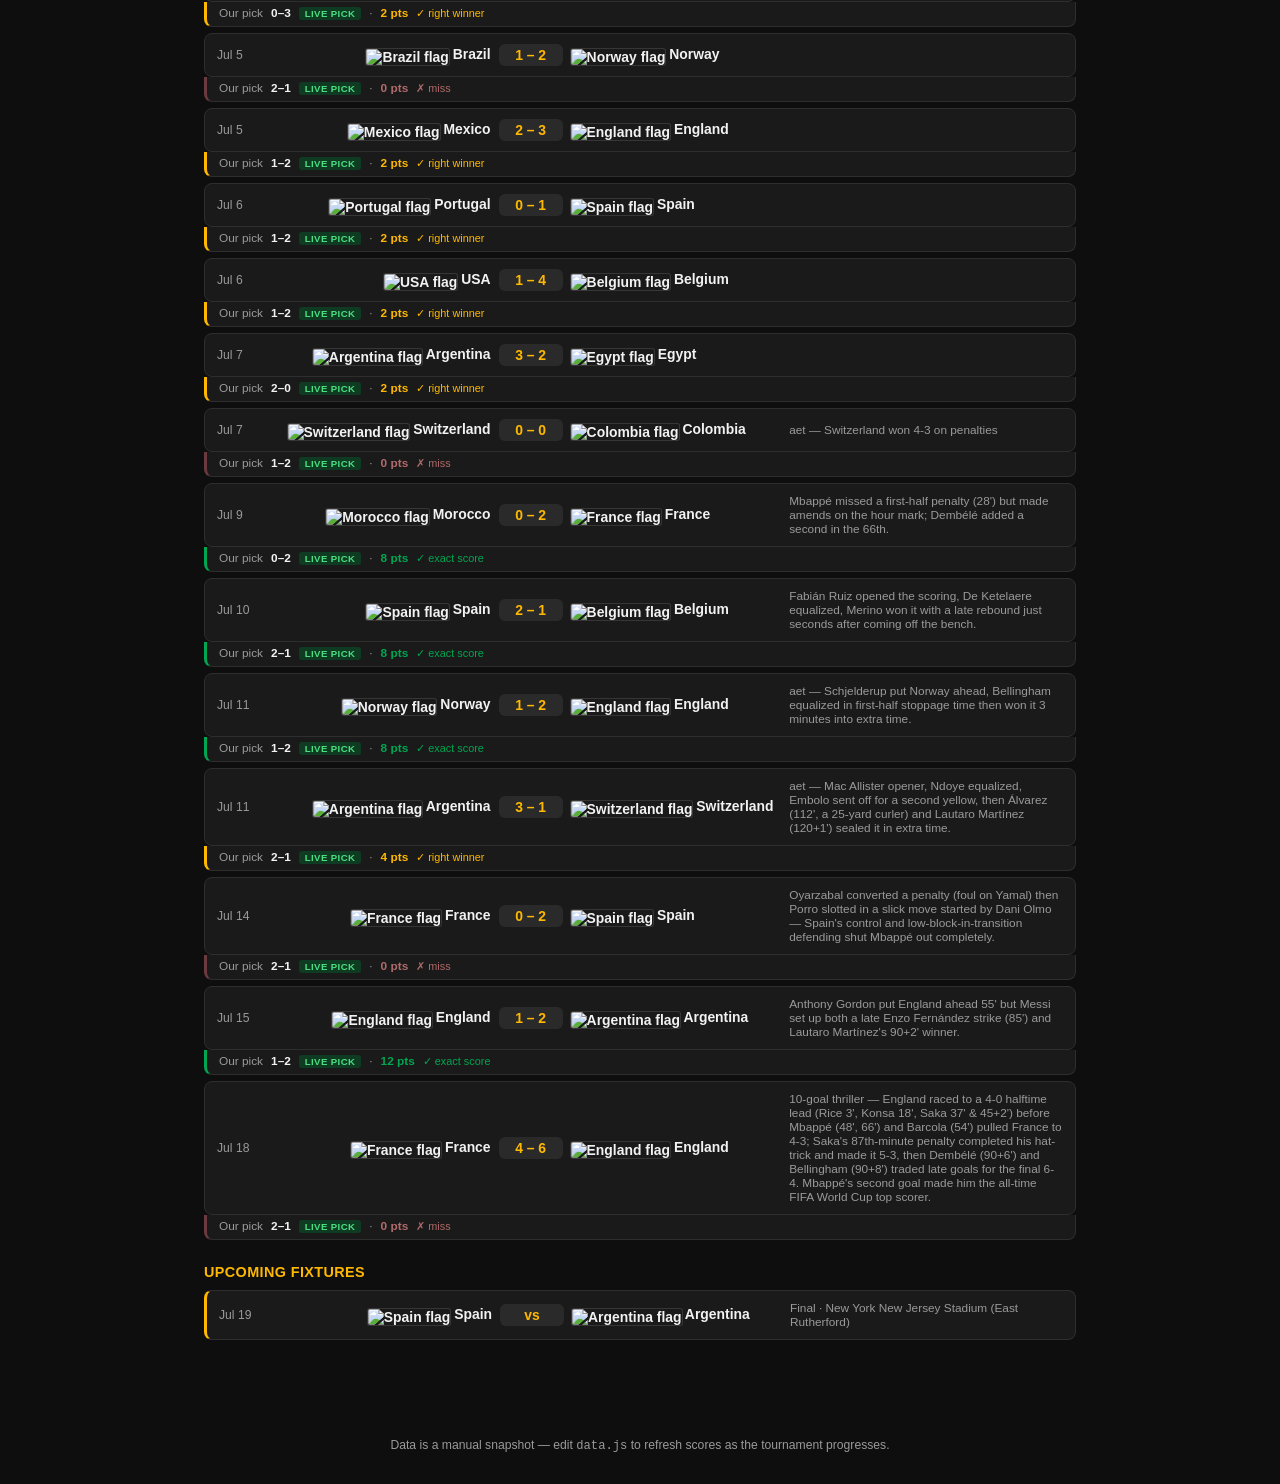
==== commit 7e01d7c7: "Daily update: Jul 19 2026 - both semifinals, third place match, final fixture" ====
--- a/index.html
+++ b/index.html
@@ -4,7 +4,7 @@
 <meta charset="UTF-8">
 <meta name="viewport" content="width=device-width, initial-scale=1.0">
 <title>World Cup 2026 — Scores, Playstyles & Predictions</title>
-<link rel="stylesheet" href="style.css?v=42">
+<link rel="stylesheet" href="style.css?v=44">
 </head>
 <body>
   <header>
@@ -50,8 +50,8 @@
   </footer>
 
   <!-- bump ?v= when editing these files so browsers don't serve stale copies -->
-  <script src="data.js?v=42"></script>
-  <script src="predict.js?v=42"></script>
-  <script src="app.js?v=42"></script>
+  <script src="data.js?v=44"></script>
+  <script src="predict.js?v=44"></script>
+  <script src="app.js?v=44"></script>
 </body>
 </html>
